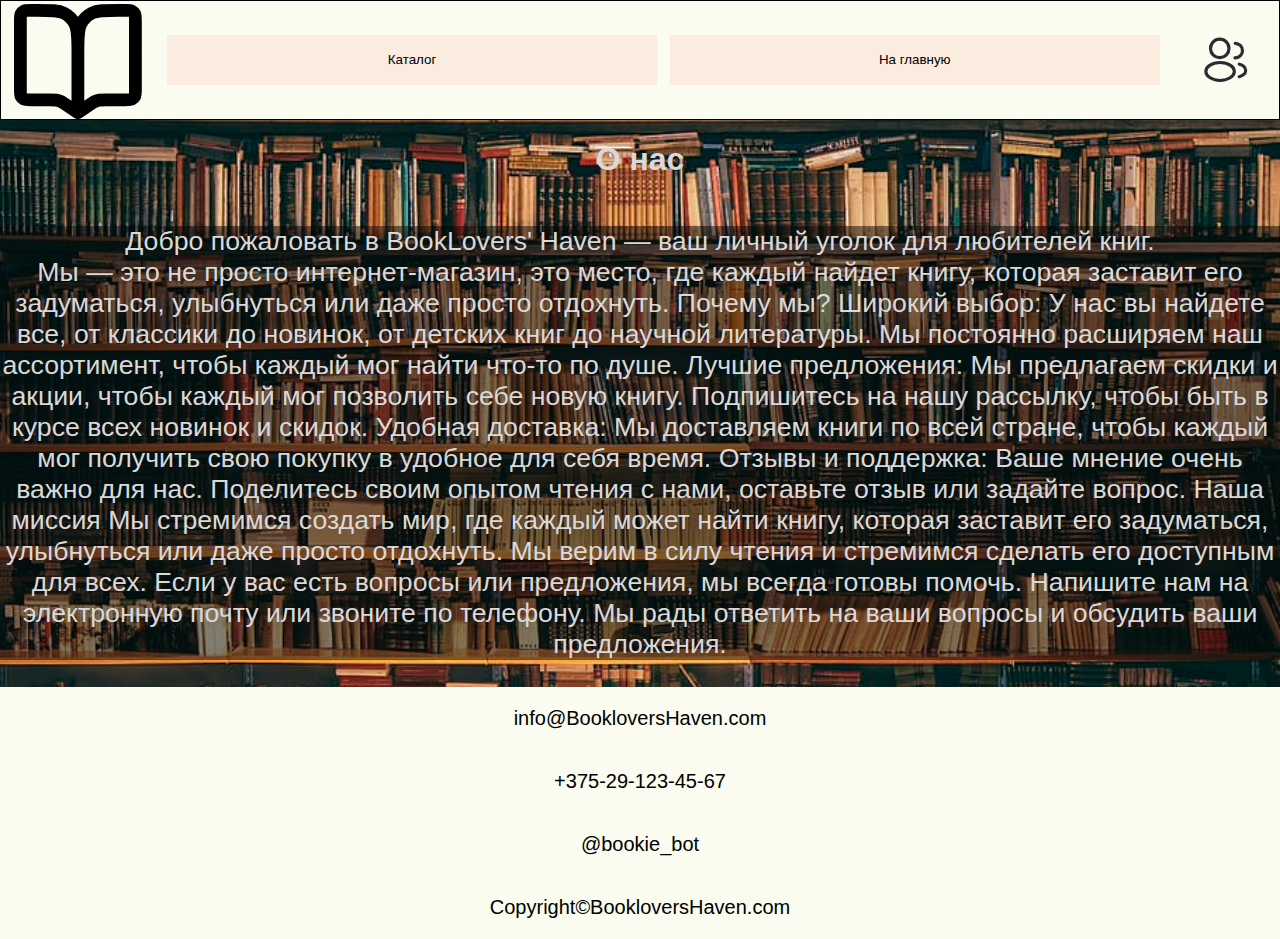
==== about.html @ e1692fd3 "Add files via upload" ====
<!DOCTYPE html>
<html lang="en">

<head>
    <meta charset="UTF-8">
    <meta name="viewport" content="width=device-width, initial-scale=1.0">
    <link rel="stylesheet" href="all.css">
    <link rel="stylesheet" href="about.css">
    <title>BookloversHaven.com</title>
</head>

<body>
    <div class="container">
        <header>
            <button class="menu-button" id="menu-button"></button>
            <nav class="mobile-menu" id="mobile-menu">
                <button class="close-menu" id="close-menu"></button>
                <ul>
                    <li onclick="catalog()">Каталог</li>
                    <li onclick="home()">На главную</li>
                    <li onclick="">Регистрация</li>
                </ul>
            </nav>
            <?xml version="1.0" encoding="UTF-8"?>
            <svg id="_Слой_1" data-name="Слой 1" xmlns="http://www.w3.org/2000/svg" viewBox="0 0 666.67 600">
                <defs>
                    <style>
                        .cls-1 {
                            fill: none;
                            stroke: #000;
                            stroke-linecap: round;
                            stroke-linejoin: round;
                            stroke-width: 66.67px;
                        }
                    </style>
                </defs>
                <path class="cls-1"
                    d="m333.33,246.67v320m0-320c0-74.67,0-112.01-14.53-140.53-12.78-25.09-33.18-45.49-58.27-58.27-28.52-14.53-65.86-14.53-140.53-14.53h-33.33c-18.67,0-28,0-35.13,3.63-6.27,3.2-11.37,8.3-14.57,14.57-3.63,7.13-3.63,16.46-3.63,35.13v360c0,18.67,0,28,3.63,35.13,3.2,6.27,8.3,11.37,14.57,14.57,7.13,3.63,16.46,3.63,35.13,3.63h98.22c18.01,0,27.01,0,35.72,1.55,7.73,1.38,15.27,3.66,22.46,6.8,8.1,3.54,15.6,8.53,30.58,18.52l59.69,39.79m0-320c0-74.67,0-112.01,14.53-140.53,12.78-25.09,33.18-45.49,58.27-58.27,28.52-14.53,65.86-14.53,140.53-14.53h33.33c18.67,0,28,0,35.13,3.63,6.27,3.2,11.37,8.3,14.57,14.57,3.63,7.13,3.63,16.46,3.63,35.13v360c0,18.67,0,28-3.63,35.13-3.2,6.27-8.29,11.37-14.57,14.57-7.13,3.63-16.46,3.63-35.13,3.63h-98.22c-18.01,0-27.01,0-35.71,1.55-7.73,1.38-15.27,3.66-22.46,6.8-8.1,3.54-15.6,8.53-30.58,18.52l-59.69,39.79" />
            </svg>
            <button class="catalog-but" onclick="catalog()">Каталог</button>
            <button class="about-but" onclick="home()">На главную</button>
            <button class="reg"></button>
        </header>
        <div class="about">
            <h1>О нас</h1>
            <p>Добро пожаловать в BookLovers' Haven — ваш личный уголок для любителей книг.<br>
                 Мы — это не просто
                интернет-магазин, это
                место, где каждый найдет книгу, которая заставит его задуматься, улыбнуться или даже просто отдохнуть.
                Почему мы?
                Широкий выбор: У нас вы найдете все, от классики до новинок, от детских книг до научной литературы. Мы
                постоянно
                расширяем наш ассортимент, чтобы каждый мог найти что-то по душе.
                Лучшие предложения: Мы предлагаем скидки и акции, чтобы каждый мог позволить себе новую книгу.
                Подпишитесь на нашу
                рассылку, чтобы быть в курсе всех новинок и скидок.
                Удобная доставка: Мы доставляем книги по всей стране, чтобы каждый мог получить свою покупку в удобное
                для себя время.
                Отзывы и поддержка: Ваше мнение очень важно для нас. Поделитесь своим опытом чтения с нами, оставьте
                отзыв или
                задайте вопрос.
                Наша миссия
                Мы стремимся создать мир, где каждый может найти книгу, которая заставит его задуматься, улыбнуться или
                даже просто
                отдохнуть. Мы верим в силу чтения и стремимся сделать его доступным для всех.
                Если у вас есть вопросы или предложения, мы всегда готовы помочь. Напишите нам на электронную почту или
                звоните по
                телефону. Мы рады ответить на ваши вопросы и обсудить ваши предложения.</p>
        </div>
        <footer>
            <p>info@BookloversHaven.com</p>
            <p>+375-29-123-45-67</p>
            <p>@bookie_bot</p>
            <p>Copyright©BookloversHaven.com</p>
        </footer>
    </div>
</body>
<script src="script.js"></script>

</html>
---- all.css ----
body {
    margin: 0;
    font-family: sans-serif;
}

.container {
    display: flex;
    flex-flow: row wrap;
    align-items: center;
    justify-content: center;
}

header {
    flex: 1 1 100%;
    width: 100%;
    display: flex;
    flex-flow: row wrap;
    /* height: 60px; */
    border: 1px solid;
    align-items: center;
    justify-content: center;
    background-color: rgb(249, 252, 239);
}

.mobile-menu {
    display: none;
}

.menu-button {
    display: none;
}

header svg {
    flex: 0 0 10%;
    margin-top: 0.2%;
    margin-left: 1%;
    /* border: 1px solid; */
}

header .catalog-but,
header .about-but {
    flex: 1 1 35%;
    height: 50px;
    background: rgb(250, 236, 222);
    /* border: 1px solid gray; */
    border: none;
    cursor: pointer;
}

header .catalog-but:hover,
header .about-but:hover {
    border: 2px solid gray;
}

header .catalog-but {
    margin-left: 2%;
    margin-right: 1%;
}

header .about-but {
    margin-right: 2%;
}

header .reg {
    flex: 1 1 3%;
    width: 50px;
    height: 50px;
    margin-right: 1%;
    border: none;
    cursor: pointer;
    background-color: rgb(249, 252, 239);
    background-image: url(pics/profile-2user-svgrepo-com.svg);
    background-size: contain;
    background-repeat: no-repeat;
    background-position: center;
}

header .reg:hover {
    border: 2px solid gray;
}

footer {
    flex: 1 1 100%;
    display: flex;
    flex-flow: row wrap;
    align-items: center;
    justify-content: center;
    background-color: rgb(249, 252, 239);
}

footer p {
    flex: 1 1 100%;
    text-align: center;
    font-size: 15pt;
}

@media(max-width:480px) {
    .container {
        flex-flow: column wrap;
    }

    .mobile-menu {
        display: flex;
        flex-flow: column wrap;
        position: fixed;
        top: 0;
        left: 0;
        width: 250px;
        height: 100%;
        background-color: white;
        overflow-x: hidden;
        transition: 0.3s ease-in-out;
        padding: 0;
        text-align: left;
        transform: translateY(-100%);
    }

    .mobile-menu ul {
        display: flex;
        flex-flow: row wrap;
        margin-top: 50px;
        margin-left: 0;
        margin-right: 15%;
    }

    .mobile-menu ul li {
        display: flex;
        align-items: center;
        justify-content: center;
        flex: 1 1 100%;
        list-style-type: none;
        height: 30px;
        border: 1px solid #171A5B;
        margin-bottom: 5%;
        cursor: pointer;
    }

    .open {
        transform: translateY(0);
    }

    .menu-button {
        display: block;
        height: 40px;
        width: 40px;
        margin-top: 0;
        margin-left: 0%;
        margin-right: 1%;
        border: none;
        background-color: white;
        background-image: url(pics/menu-svgrepo-com.svg);
        background-repeat: no-repeat;
        background-size: 100%;
        cursor: pointer;
        padding: 10px;
    }

    .menu-button:hover {
        border: 1px solid #171A5B;
    }

    .mobile-menu .close-menu {
        display: block;
        /* flex: 1 1 100%; */
        height: 40px;
        width: 40px;
        background-image: url(pics/close-ellipse-svgrepo-com.svg);
        background-repeat: no-repeat;
        background-color: white;
        border: none;
        background-size: 100%;
        cursor: pointer;
        margin-left: 2%;
        margin-top: 2%;
    }

    .mobile-menu .close-menu:hover {
        border: 1px solid #171A5B;
    }

    header {
        flex: 1 1 100%;
        width: 100%;
    }

    header .catalog-but,
    header .about-but {
        display: none;
    }

    header .reg {
        margin-left: 60%;
    }

    header svg {
        flex: 0 0 10%;
    }

    footer {
        flex: 1 1 100%;
        width: 100%;
    }
}

@media(min-width:481px) and (max-width:1000px) {

    header .catalog-but,
    header .about-but {
        display: none;
    }

    header .reg {
        margin-left: 60%;
    }

    .mobile-menu {
        display: flex;
        flex-flow: column wrap;
        position: fixed;
        top: 0;
        left: 0;
        width: 250px;
        height: 100%;
        background-color: white;
        overflow-x: hidden;
        transition: 0.3s ease-in-out;
        padding: 0;
        text-align: left;
        transform: translateY(-100%);
    }

    .mobile-menu ul {
        display: flex;
        flex-flow: row wrap;
        margin-top: 50px;
        margin-left: 0;
        margin-right: 15%;
    }

    .mobile-menu ul li {
        display: flex;
        align-items: center;
        justify-content: center;
        flex: 1 1 100%;
        list-style-type: none;
        height: 30px;
        border: 1px solid #171A5B;
        margin-bottom: 5%;
        cursor: pointer;
    }

    .open {
        transform: translateY(0);
    }

    .menu-button {
        display: block;
        height: 40px;
        width: 40px;
        margin-top: 0;
        margin-left: 1%;
        margin-right: 1%;
        border: none;
        background-color: white;
        background-image: url(pics/menu-svgrepo-com.svg);
        background-repeat: no-repeat;
        background-size: 100%;
        cursor: pointer;
        padding: 10px;
    }

    .menu-button:hover {
        border: 1px solid #171A5B;
    }

    .mobile-menu .close-menu {
        display: block;
        /* flex: 1 1 100%; */
        height: 40px;
        width: 40px;
        background-image: url(pics/close-ellipse-svgrepo-com.svg);
        background-repeat: no-repeat;
        background-color: white;
        border: none;
        background-size: 100%;
        cursor: pointer;
        margin-left: 2%;
        margin-top: 2%;
    }

    .mobile-menu .close-menu:hover {
        border: 1px solid #171A5B;
    }

    header svg {
        flex: 0 0 8%;
    }
}
---- about.css ----
.about{
    flex: 1 1 100%;
    display: flex;
    flex-flow: row wrap;
    align-items: center;
    justify-content: center;
    background-image: url(pics/library-book-bookshelf-read.jpg);
    background-size: cover;
    background-repeat: no-repeat;
    width: 100%;
    color: rgb(218, 216, 216);
}
.about h1{
    /* display: inline; */
    flex: 1 1 100%;
    width: 100%;
    text-align: center;
}
.about p{
    font-size: 20pt;
    background-color: rgba(4, 3, 1,0.5);
    flex: 1 1 100%;
    text-align: center;
    /* color: rgb(200, 200, 200); */
}
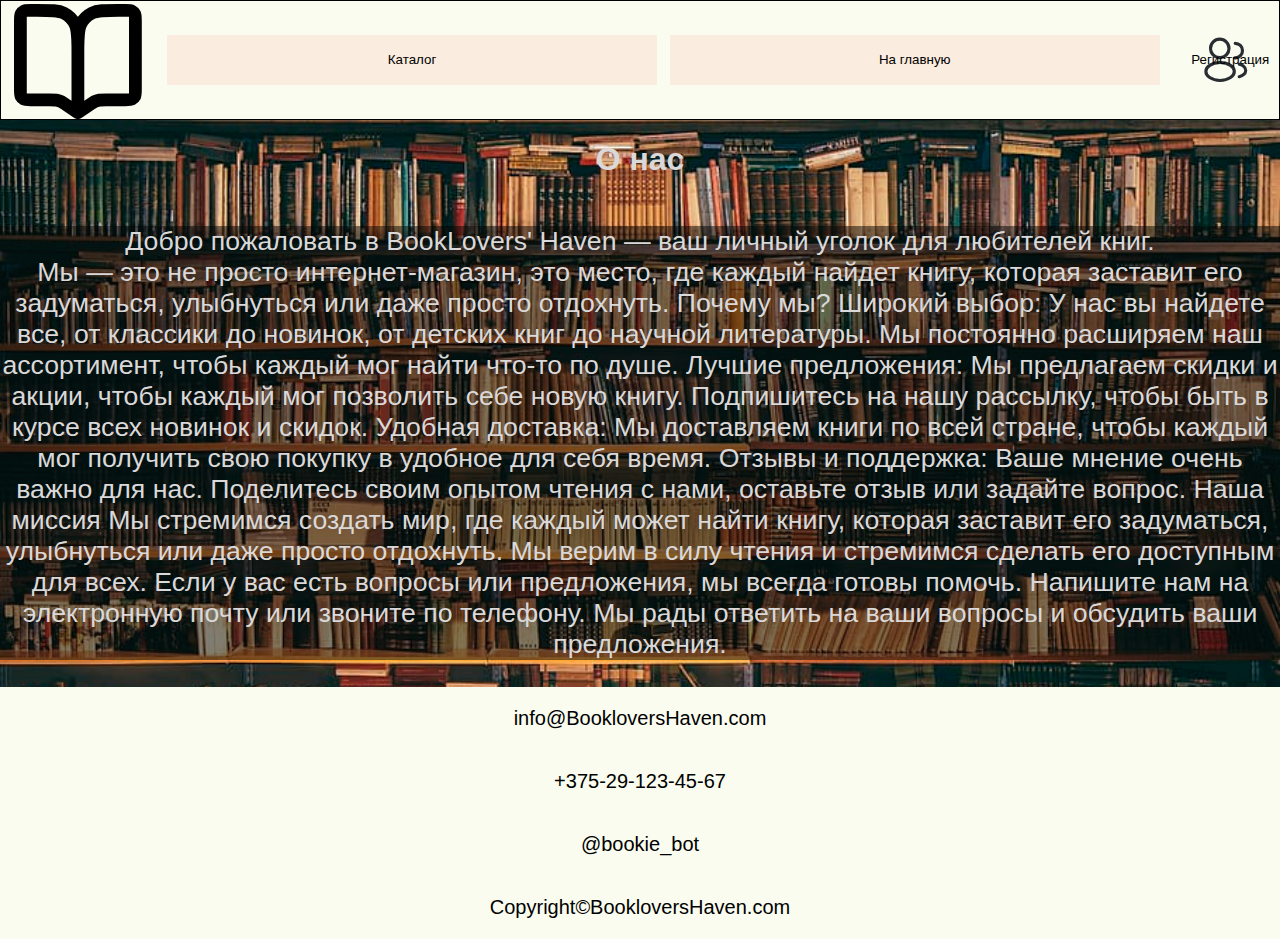
==== commit 90b8c08b: "Update about.html" ====
--- a/about.html
+++ b/about.html
@@ -18,7 +18,7 @@
                 <ul>
                     <li onclick="catalog()">Каталог</li>
                     <li onclick="home()">На главную</li>
-                    <li onclick="">Регистрация</li>
+                    <li onclick="reg()">Регистрация</li>
                 </ul>
             </nav>
             <?xml version="1.0" encoding="UTF-8"?>
@@ -39,7 +39,7 @@
             </svg>
             <button class="catalog-but" onclick="catalog()">Каталог</button>
             <button class="about-but" onclick="home()">На главную</button>
-            <button class="reg"></button>
+            <button class="reg" onclick="reg()">Регистрация</button>
         </header>
         <div class="about">
             <h1>О нас</h1>
@@ -77,4 +77,4 @@
 </body>
 <script src="script.js"></script>
 
-</html>+</html>
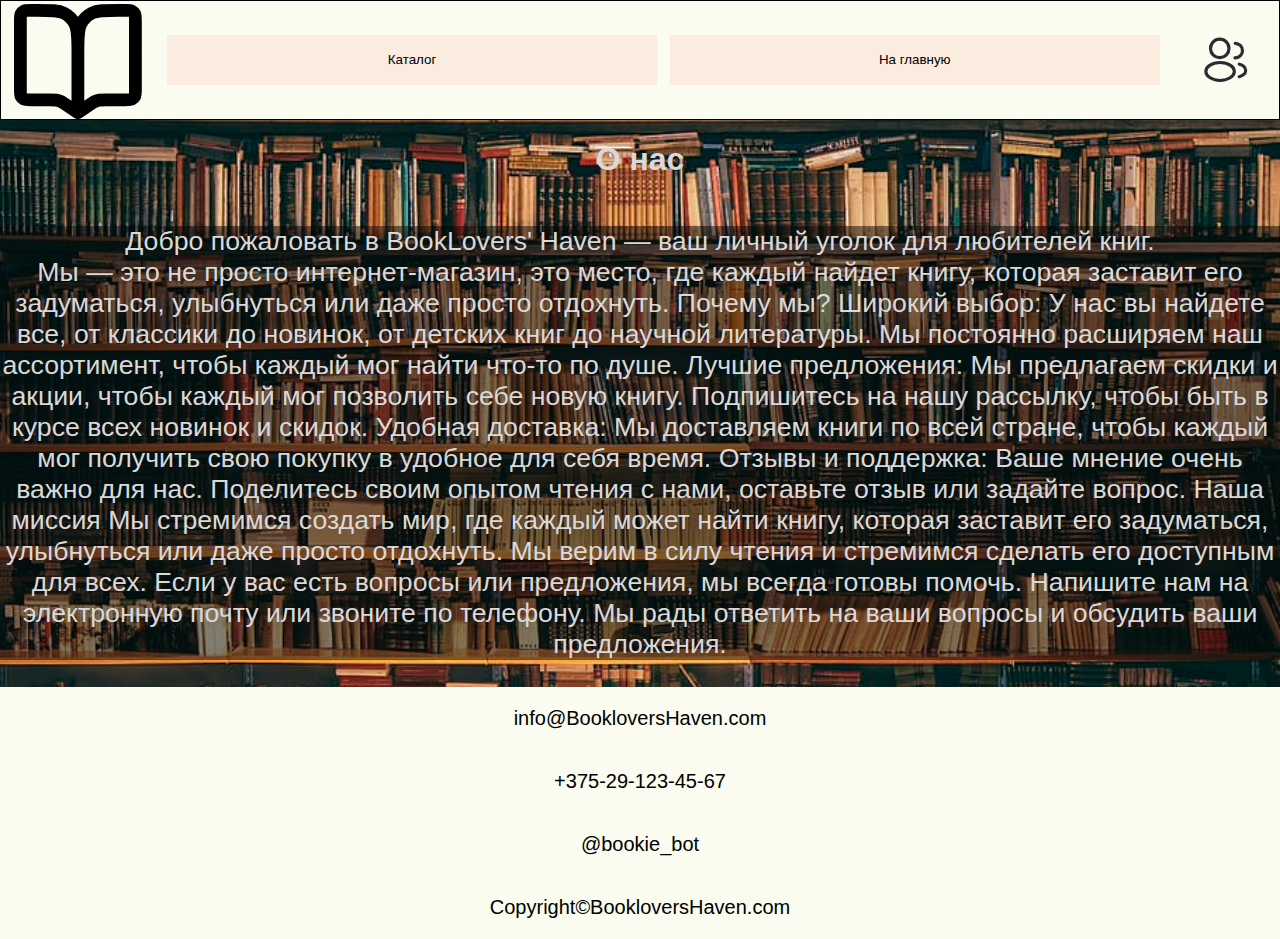
==== commit 820ebdef: "Update about.html" ====
--- a/about.html
+++ b/about.html
@@ -39,7 +39,7 @@
             </svg>
             <button class="catalog-but" onclick="catalog()">Каталог</button>
             <button class="about-but" onclick="home()">На главную</button>
-            <button class="reg" onclick="reg()">Регистрация</button>
+            <button class="reg" onclick="reg()"></button>
         </header>
         <div class="about">
             <h1>О нас</h1>
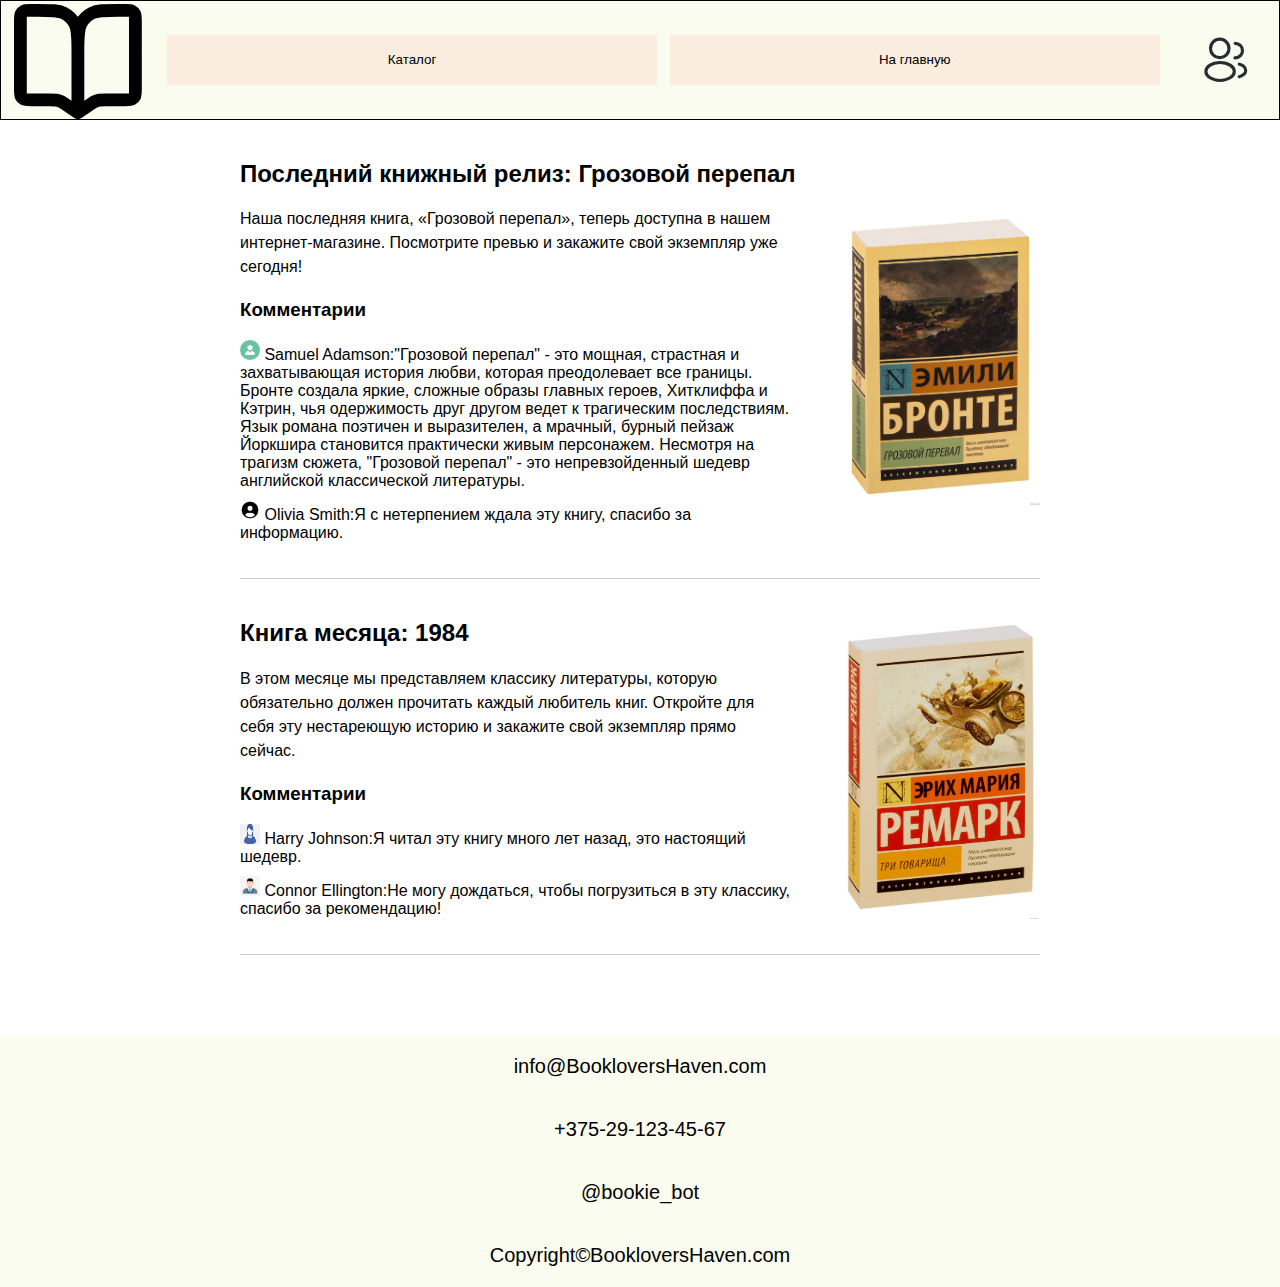
==== commit 3974975c: "Add files via upload" ====
--- a/about.html
+++ b/about.html
@@ -1,6 +1,5 @@
 <!DOCTYPE html>
 <html lang="en">
-
 <head>
     <meta charset="UTF-8">
     <meta name="viewport" content="width=device-width, initial-scale=1.0">
@@ -8,7 +7,6 @@
     <link rel="stylesheet" href="about.css">
     <title>BookloversHaven.com</title>
 </head>
-
 <body>
     <div class="container">
         <header>
@@ -41,32 +39,41 @@
             <button class="about-but" onclick="home()">На главную</button>
             <button class="reg" onclick="reg()"></button>
         </header>
-        <div class="about">
-            <h1>О нас</h1>
-            <p>Добро пожаловать в BookLovers' Haven — ваш личный уголок для любителей книг.<br>
-                 Мы — это не просто
-                интернет-магазин, это
-                место, где каждый найдет книгу, которая заставит его задуматься, улыбнуться или даже просто отдохнуть.
-                Почему мы?
-                Широкий выбор: У нас вы найдете все, от классики до новинок, от детских книг до научной литературы. Мы
-                постоянно
-                расширяем наш ассортимент, чтобы каждый мог найти что-то по душе.
-                Лучшие предложения: Мы предлагаем скидки и акции, чтобы каждый мог позволить себе новую книгу.
-                Подпишитесь на нашу
-                рассылку, чтобы быть в курсе всех новинок и скидок.
-                Удобная доставка: Мы доставляем книги по всей стране, чтобы каждый мог получить свою покупку в удобное
-                для себя время.
-                Отзывы и поддержка: Ваше мнение очень важно для нас. Поделитесь своим опытом чтения с нами, оставьте
-                отзыв или
-                задайте вопрос.
-                Наша миссия
-                Мы стремимся создать мир, где каждый может найти книгу, которая заставит его задуматься, улыбнуться или
-                даже просто
-                отдохнуть. Мы верим в силу чтения и стремимся сделать его доступным для всех.
-                Если у вас есть вопросы или предложения, мы всегда готовы помочь. Напишите нам на электронную почту или
-                звоните по
-                телефону. Мы рады ответить на ваши вопросы и обсудить ваши предложения.</p>
-        </div>
+          <div class="blog-container">
+            <div class="blog-post">
+                <h2>Последний книжный релиз: Грозовой перепал</h2>
+                <div class="post-image">
+                    <img src="pics/pereval.jpg" alt="Грозовой перепал">
+                  </div>
+              <p>Наша последняя книга, «Грозовой перепал», теперь доступна в нашем интернет-магазине. Посмотрите превью и закажите свой экземпляр уже сегодня!</p>
+              <div class="comments">
+                <h3>Комментарии</h3>
+                <ul>
+                  <li><img src="pics/akk1.png" width="20" height="20"> Samuel Adamson:"Грозовой перепал" - это мощная, страстная и захватывающая история любви, которая преодолевает все границы. Бронте создала яркие, сложные образы 
+                    главных героев, Хитклиффа и Кэтрин, чья одержимость друг другом ведет к трагическим последствиям. Язык романа поэтичен и выразителен, а мрачный, бурный 
+                    пейзаж Йоркшира становится практически живым персонажем. Несмотря на трагизм сюжета, "Грозовой перепал" - это непревзойденный шедевр английской классической 
+                    литературы.</li>
+                  <li><img src="pics/akk2.png" width="20" height="20"> Olivia Smith:Я с нетерпением ждала эту книгу, спасибо за информацию.</li>
+                </ul>
+              </div>
+            </div>
+            <div class="blog-post">
+                <div class="post-image">
+                    <img src="pics/tre.jpg" alt="Три Товарища">
+                  </div>
+              <h2>Книга месяца: 1984</a></h2>
+              <p>В этом месяце мы представляем классику литературы, которую обязательно должен прочитать каждый любитель книг. Откройте для 
+                себя эту нестареющую историю и закажите свой экземпляр прямо сейчас.</p>
+              <div class="comments">
+                <h3>Комментарии</h3>
+                <ul>
+                  <li><img src="pics/akk3.png" width="20" height="20"> Harry Johnson:Я читал эту книгу много лет назад, это настоящий шедевр.</li>
+                  <li><img src="pics/akk4.jpg" width="20" height="20"> Connor Ellington:Не могу дождаться, чтобы погрузиться в эту классику, спасибо за рекомендацию!</li>
+                </ul>
+              </div>
+            </div>
+          </div>
+          
         <footer>
             <p>info@BookloversHaven.com</p>
             <p>+375-29-123-45-67</p>
@@ -77,4 +84,4 @@
 </body>
 <script src="script.js"></script>
 
-</html>
+</html>--- a/all.css
+++ b/all.css
@@ -295,4 +295,55 @@
     header svg {
         flex: 0 0 8%;
     }
-}+}
+
+/* Анимация кнопки меню */
+@keyframes rotate {
+    0% { transform: rotate(0deg); }
+    100% { transform: rotate(360deg); }
+  }
+  
+  .menu-button:hover {
+    animation: rotate 1s infinite linear;
+  }
+ 
+  .cls-1 {
+    animation: scaleIn 1s ease-in-out;
+  }
+
+  .menu-button, .close-menu, .catalog-but, .about-but, .reg {
+    transition: transform 0.3s ease-in-out;
+  }
+  
+  .menu-button:hover, .close-menu:hover, .catalog-but:hover, .about-but:hover, .reg:hover {
+    transform: scale(1.1);
+  }
+
+  @keyframes rotate {
+    0% { transform: rotate(0deg); }
+    100% { transform: rotate(360deg); }
+  }
+  
+  .menu-button:hover {
+    animation: rotate 1s infinite linear;
+  }
+  
+  /* Анимация мобильного меню */
+  @keyframes slideIn {
+    0% { transform: translateX(100%); }
+    100% { transform: translateX(0); }
+  }
+  
+  .mobile-menu {
+    animation: slideIn 0.5s ease-in-out;
+  }
+  
+  /* Анимация логотипа */
+  @keyframes scaleIn {
+    0% { transform: scale(0); }
+    100% { transform: scale(1); }
+  }
+  
+  .cls-1 {
+    animation: scaleIn 1s ease-in-out;
+  }--- a/about.css
+++ b/about.css
@@ -7,19 +7,93 @@
     background-image: url(pics/library-book-bookshelf-read.jpg);
     background-size: cover;
     background-repeat: no-repeat;
-    width: 100%;
     color: rgb(218, 216, 216);
-}
-.about h1{
-    /* display: inline; */
+    }
+    .about h1{
     flex: 1 1 100%;
     width: 100%;
     text-align: center;
-}
-.about p{
+    }
+    .about p{
     font-size: 20pt;
     background-color: rgba(4, 3, 1,0.5);
     flex: 1 1 100%;
     text-align: center;
-    /* color: rgb(200, 200, 200); */
-}
+    }
+    
+    .blog-container {
+    max-width: 800px;
+    margin: 40px auto;
+    padding: 0 20px;
+    }
+    
+    .blog-post {
+    margin-bottom: 40px;
+    border-bottom: 1px solid #ccc;
+    padding-bottom: 20px;
+    }
+    
+    .blog-post h2 {
+    margin-top: 0;
+    }
+    
+    .blog-post p {
+    line-height: 1.5;
+    }
+    
+    .blog-post a {
+    color: #333;
+    text-decoration: none;
+    }
+    
+    .blog-post a:hover {
+    color: #000;
+    }
+    
+    .comments {
+    margin-top: 20px;
+    }
+    
+    .comments h3 {
+    margin-top: 0;
+    }
+    
+    .comments ul {
+    list-style-type: none;
+    padding: 0;
+    }
+    
+    .comments li {
+    margin-bottom: 10px;
+    }
+    
+    .post-image {
+    float: right;
+    width: 200px;
+    height: 300px;
+    margin-left: 50px;
+    overflow: hidden;
+    }
+    
+    .post-image img {
+    width: 100%;
+    height: 100%;
+    object-fit: cover;
+    }
+    
+    @keyframes rotate {
+    0% {
+    transform: rotateY(0deg);
+    }
+    100% {
+    transform: rotateY(360deg);
+    }
+    }
+    
+    .post-image {
+    transition: transform 0.5s ease;
+    }
+    
+    .post-image:hover {
+    animation: rotate 2s ease-in-out;
+    }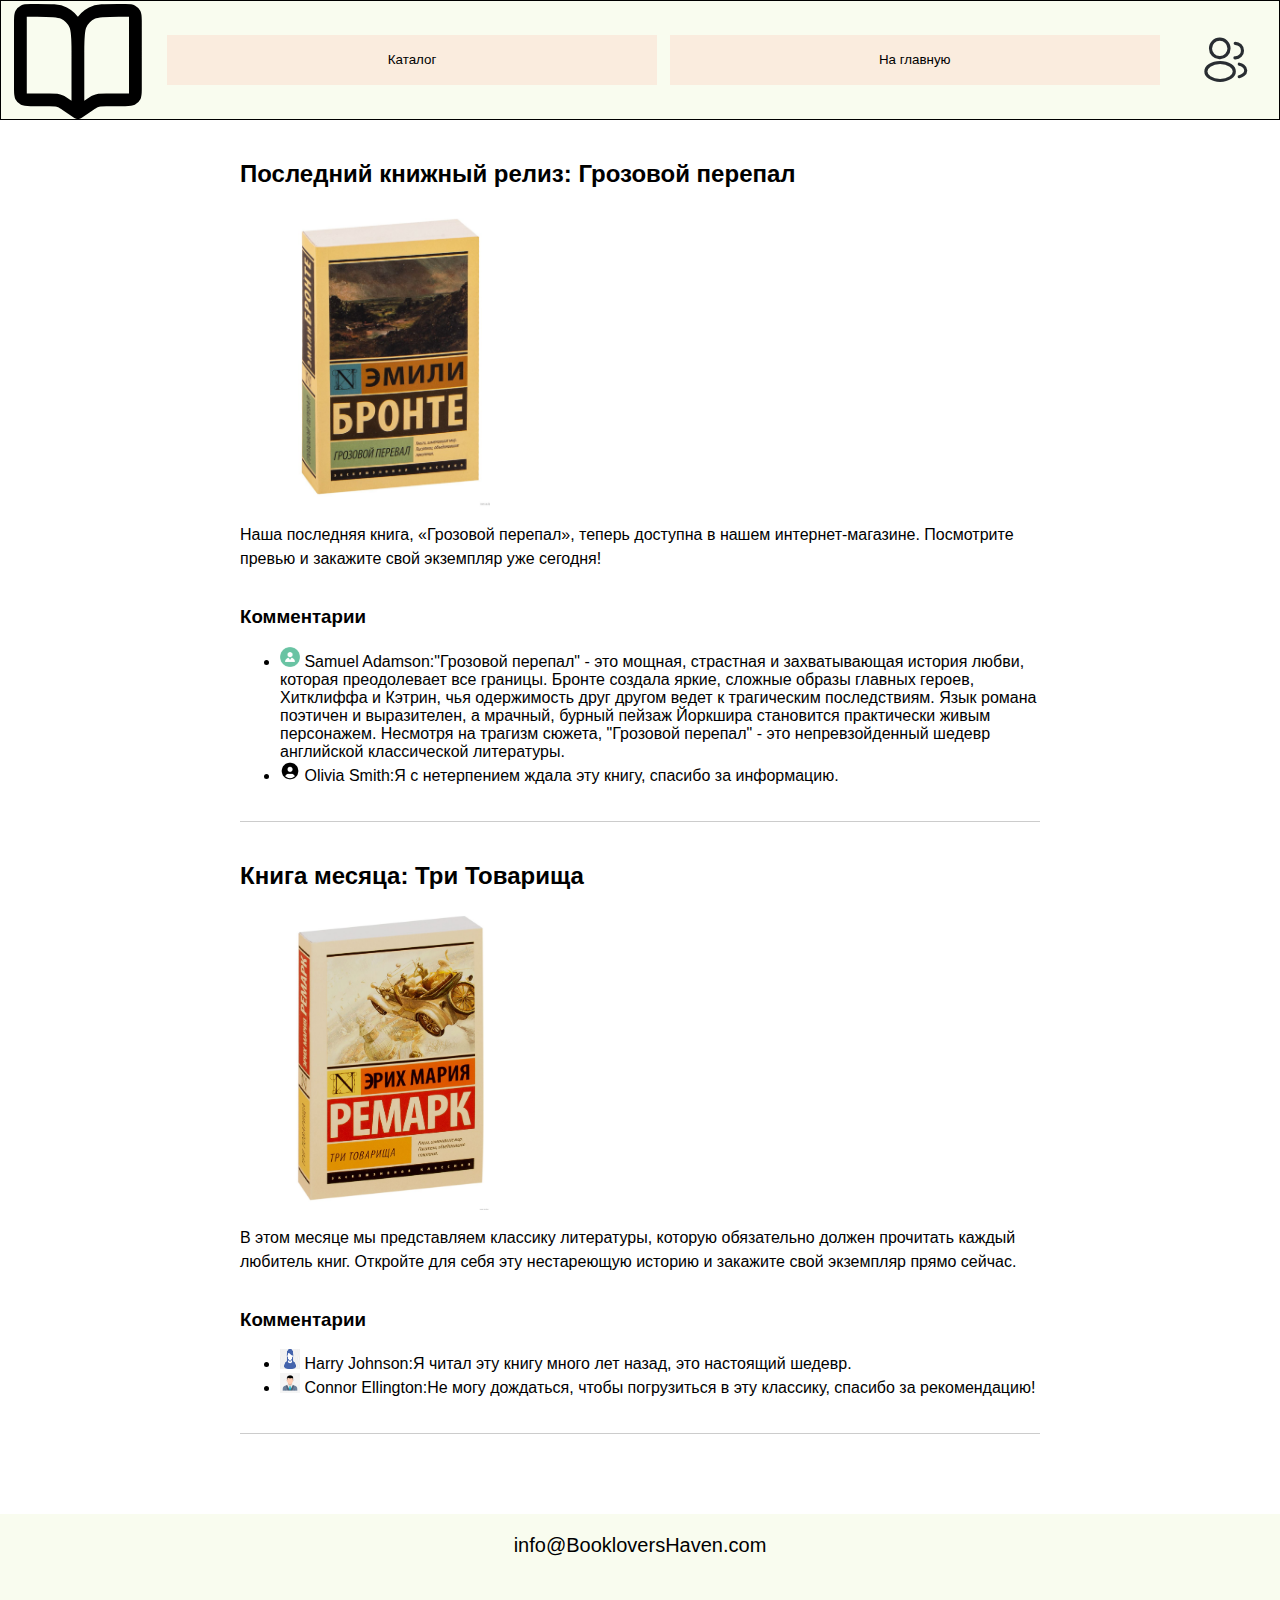
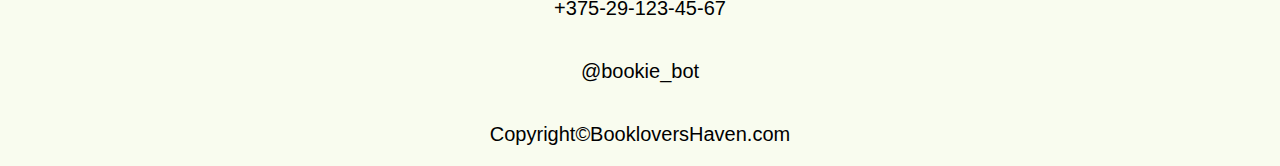
==== commit 4c54f99d: "Add files via upload" ====
--- a/about.html
+++ b/about.html
@@ -61,7 +61,7 @@
                 <div class="post-image">
                     <img src="pics/tre.jpg" alt="Три Товарища">
                   </div>
-              <h2>Книга месяца: 1984</a></h2>
+              <h2>Книга месяца: Три Товарища</a></h2>
               <p>В этом месяце мы представляем классику литературы, которую обязательно должен прочитать каждый любитель книг. Откройте для 
                 себя эту нестареющую историю и закажите свой экземпляр прямо сейчас.</p>
               <div class="comments">
--- a/all.css
+++ b/all.css
@@ -319,14 +319,23 @@
     transform: scale(1.1);
   }
 
-  @keyframes rotate {
-    0% { transform: rotate(0deg); }
-    100% { transform: rotate(360deg); }
-  }
-  
-  .menu-button:hover {
-    animation: rotate 1s infinite linear;
-  }
+  @keyframes page-turn {
+    0% {
+      transform: perspective(1000px) rotateY(0deg);
+    }
+    50% {
+      transform: perspective(1000px) rotateY(-20deg);
+    }
+    100% {
+      transform: perspective(1000px) rotateY(0deg);
+    }
+  }
+  
+  .book-cover:hover {
+    animation: page-turn 1s ease-in-out infinite;
+  }
+
+
   
   /* Анимация мобильного меню */
   @keyframes slideIn {
@@ -346,4 +355,24 @@
   
   .cls-1 {
     animation: scaleIn 1s ease-in-out;
-  }+  }
+
+  .cart {
+    display: none;
+    position: fixed;
+    z-index: 1;
+    left: 0;
+    top: 0;
+    width: 100%;
+    height: 100%;
+    overflow: auto;
+    background-color: rgba(0, 0, 0, 0.4);
+  }
+  
+  .cart-container {
+    position: fixed;
+    bottom: 20px;
+    right: 20px;
+  }
+
+  --- a/about.css
+++ b/about.css
@@ -1,4 +1,4 @@
-.about{
+.about {
     flex: 1 1 100%;
     display: flex;
     flex-flow: row wrap;
@@ -8,92 +8,154 @@
     background-size: cover;
     background-repeat: no-repeat;
     color: rgb(218, 216, 216);
-    }
-    .about h1{
+  }
+  
+  .about h1 {
     flex: 1 1 100%;
     width: 100%;
     text-align: center;
-    }
-    .about p{
+  }
+  
+  .about p {
     font-size: 20pt;
-    background-color: rgba(4, 3, 1,0.5);
+    background-color: rgba(4, 3, 1, 0.5);
     flex: 1 1 100%;
     text-align: center;
-    }
-    
-    .blog-container {
+  }
+  
+  .blog-container {
     max-width: 800px;
     margin: 40px auto;
     padding: 0 20px;
-    }
-    
-    .blog-post {
+  }
+  
+  .blog-post {
     margin-bottom: 40px;
     border-bottom: 1px solid #ccc;
     padding-bottom: 20px;
-    }
-    
-    .blog-post h2 {
+    display: flex;
+    flex-wrap: wrap;
+  }
+  
+  .blog-post h2 {
     margin-top: 0;
-    }
-    
-    .blog-post p {
+    width: 100%;
+  }
+  
+  .blog-post p {
     line-height: 1.5;
-    }
-    
-    .blog-post a {
+    flex: 1 1 100%;
+  }
+  
+  .blog-post a {
     color: #333;
     text-decoration: none;
-    }
-    
-    .blog-post a:hover {
+  }
+  
+  .blog-post a:hover {
     color: #000;
-    }
-    
-    .comments {
-    margin-top: 20px;
-    }
-    
-    .comments h3 {
-    margin-top: 0;
-    }
-    
-    .comments ul {
-    list-style-type: none;
-    padding: 0;
-    }
-    
-    .comments li {
-    margin-bottom: 10px;
-    }
-    
-    .post-image {
-    float: right;
+  }
+  
+  .post-image {
     width: 200px;
     height: 300px;
     margin-left: 50px;
     overflow: hidden;
-    }
-    
-    .post-image img {
+    flex: 0 0 auto;
+  }
+  
+  .post-image img {
     width: 100%;
     height: 100%;
     object-fit: cover;
-    }
-    
-    @keyframes rotate {
+  }
+  
+  @keyframes rotate {
     0% {
-    transform: rotateY(0deg);
+      transform: rotateY(0deg);
     }
     100% {
-    transform: rotateY(360deg);
+      transform: rotateY(360deg);
     }
+  }
+  
+  .post-image {
+    transition: transform 0.5s ease;
+  }
+  
+  .post-image:hover {
+    animation: rotate 2s ease-in-out;
+  }
+  
+  @media (max-width: 767px) {
+    .blog-post {
+      flex-direction: column;
     }
-    
+   
     .post-image {
-    transition: transform 0.5s ease;
+      width: 100%;
+      height: auto;
+      margin-left: 0;
+      margin-bottom: 20px;
     }
-    
-    .post-image:hover {
-    animation: rotate 2s ease-in-out;
-    }+  
+    .post-image img {
+      width: 100%;
+      height: auto;
+    }
+  }
+
+  .blog-post {
+    margin-bottom: 40px;
+    border-bottom: 1px solid #ccc;
+    padding-bottom: 20px;
+    display: flex;
+    flex-wrap: wrap;
+    flex-direction: column;
+  }
+  
+  .blog-post h2 {
+    margin-top: 0;
+    width: 100%;
+    order: 1;
+  }
+  
+  .blog-post .post-image {
+    width: 200px;
+    height: 300px;
+    margin-left: 50px;
+    overflow: hidden;
+    flex: 0 0 auto;
+    order: 2;
+  }
+  
+  .blog-post p {
+    line-height: 1.5;
+    flex: 1 1 100%;
+    order: 3;
+  }
+  
+  .blog-post .comments {
+    width: 100%;
+    order: 4;
+  }
+  
+  .blog-post a {
+    color: #333;
+    text-decoration: none;
+  }
+  
+  .blog-post a:hover {
+    color: #000;
+  }
+  
+  .post-image img {
+    width: 100%;
+    height: 100%;
+    object-fit: cover;
+  }
+  
+
+  
+
+  